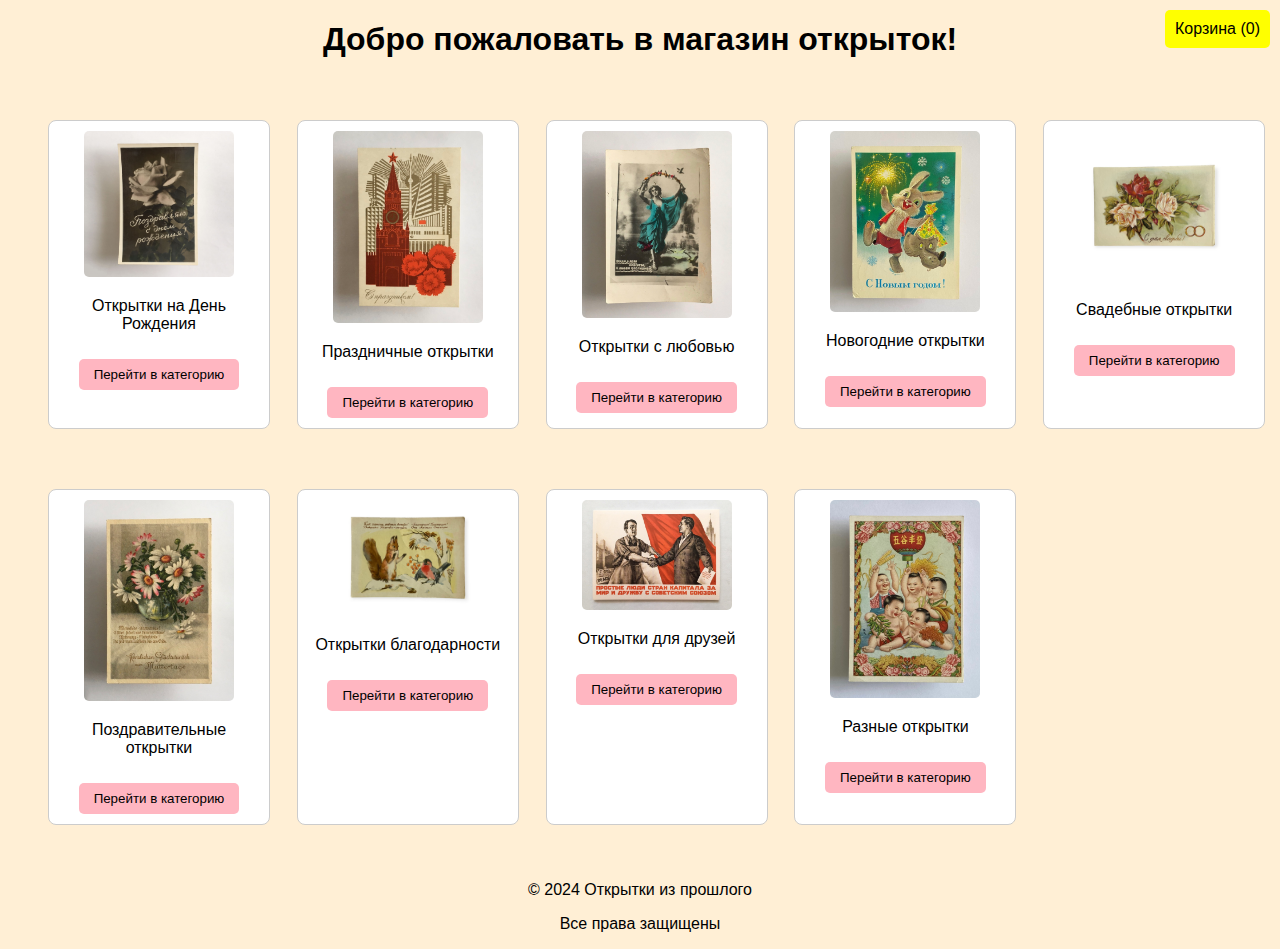
==== index.html @ 34454b64 "Update index.html" ====
<!DOCTYPE html>
<html lang="ru">
<head>
    <meta charset="UTF-8">
    <meta name="viewport" content="width=device-width, initial-scale=1.0">
    <title>Магазин открыток</title>
    <style>
        body {
            font-family: Arial, sans-serif;
            background-color: #ffefd5;
            text-align: center;
        }

        .category {
            display: inline-block;
            margin: 20px;
            padding: 10px;
            border: 1px solid #ccc;
            background: white;
            width: 200px;
            border-radius: 8px;
            transition: transform 0.3s ease;
        }

        .category:hover {
            transform: translateY(-5px);
            box-shadow: 0px 4px 8px rgba(0, 0, 0, 0.1);
        }

        .category img {
            width: 150px;
            height: auto;
            transition: transform 0.3s ease, box-shadow 0.3s ease;
            border-radius: 5px;
        }

        .category img:hover {
            transform: scale(1.1);
            box-shadow: 0px 4px 8px rgba(0, 0, 0, 0.2);
        }

        button {
            margin-top: 10px;
            padding: 8px 15px;
            background-color: #ffb6c1;
            border: none;
            border-radius: 5px;
            cursor: pointer;
            transition: background-color 0.3s ease;
        }

        button:hover {
            background-color: #ff7f9e;
        }

        .cart {
            position: fixed;
            top: 10px;
            right: 10px;
            background: yellow;
            padding: 10px;
            cursor: pointer;
            border-radius: 5px;
        }

        #categories {
            display: grid;
            grid-template-columns: repeat(auto-fill, minmax(200px, 1fr));
            gap: 20px;
            padding: 20px;
        }

        /* Модальное окно */
        .modal {
            display: none;
            position: fixed;
            z-index: 1;
            left: 0;
            top: 0;
            width: 100%;
            height: 100%;
            overflow: auto;
            background-color: rgba(0,0,0,0.4);
            padding-top: 60px;
        }

        .modal-content {
            background-color: #fefefe;
            margin: 5% auto;
            padding: 20px;
            border: 1px solid #888;
            width: 80%;
            max-width: 600px;
            border-radius: 10px;
        }

        .close {
            color: #aaa;
            font-size: 28px;
            font-weight: bold;
            position: absolute;
            top: 0;
            right: 10px;
        }

        .close:hover,
        .close:focus {
            color: black;
            text-decoration: none;
            cursor: pointer;
        }

        @media (max-width: 600px) {
            #categories {
                grid-template-columns: 1fr 1fr;
            }

            .category {
                width: 100%;
            }
        }
    </style>
</head>
<body>
    <h1>Добро пожаловать в магазин открыток!</h1>
    <div class="cart" onclick="window.location.href='cart.html'">
        Корзина (<span id="cart-count">0</span>)
    </div>
    <div id="categories">
        <div class="category" onclick="openModal('birthday')">
            <img src="images/birthday.jpg" alt="День Рождения">
            <p>Открытки на День Рождения</p>
            <button>Перейти в категорию</button>
        </div>
        <div class="category" onclick="openModal('holiday')">
            <img src="images/holiday.jpg" alt="Праздничные">
            <p>Праздничные открытки</p>
            <button>Перейти в категорию</button>
        </div>
        <div class="category" onclick="openModal('love')">
            <img src="images/love.jpg" alt="Любовные">
            <p>Открытки с любовью</p>
            <button>Перейти в категорию</button>
        </div>
        <div class="category" onclick="openModal('newyear')">
            <img src="images/newyear.jpg" alt="Новый год">
            <p>Новогодние открытки</p>
            <button>Перейти в категорию</button>
        </div>
        <div class="category" onclick="openModal('wedding')">
            <img src="images/wedding.JPG" alt="Свадьба">
            <p>Свадебные открытки</p>
            <button>Перейти в категорию</button>
        </div>
        <div class="category" onclick="openModal('congrats')">
            <img src="images/congrats.jpg" alt="Поздравления">
            <p>Поздравительные открытки</p>
            <button>Перейти в категорию</button>
        </div>
        <div class="category" onclick="openModal('thankyou')">
            <img src="images/thankyou.jpg" alt="Благодарность">
            <p>Открытки благодарности</p>
            <button>Перейти в категорию</button>
        </div>
        <div class="category" onclick="openModal('friendship')">
            <img src="images/friendship.jpg" alt="Дружба">
            <p>Открытки для друзей</p>
            <button>Перейти в категорию</button>
        </div>
        <div class="category" onclick="openModal('random')">
            <img src="images/random.jpg" alt="Прочее">
            <p>Разные открытки</p>
            <button>Перейти в категорию</button>
        </div>
    </div>

    <!-- Модальные окна -->
    <div id="birthdayModal" class="modal">
        <div class="modal-content">
            <span class="close" onclick="closeModal('birthday')">&times;</span>
            <h2>Открытки на День Рождения</h2>
            <p>Здесь вы найдете множество открыток для Дня Рождения. Выберите понравившуюся!</p>
            <button onclick="window.location.href='birthday.html'">Перейти в категорию</button>
        </div>
    </div>
    <div id="holidayModal" class="modal">
        <div class="modal-content">
            <span class="close" onclick="closeModal('holiday')">&times;</span>
            <h2>Праздничные открытки</h2>
            <p>Здесь вы найдете множество открыток для Праздников. Выберите понравившуюся!</p>
            <button onclick="window.location.href='holiday.html'">Перейти в категорию</button>
        </div>
    </div>
    <div id="loveModal" class="modal">
        <div class="modal-content">
            <span class="close" onclick="closeModal('love')">&times;</span>
            <h2>Открытки с Любовью</h2>
            <p>Здесь вы найдете множество открыток С Любовью. Выберите понравившуюся!</p>
            <button onclick="window.location.href='love.html'">Перейти в категорию</button>
        </div>
    </div>
        <div id="newyearModal" class="modal">
        <div class="modal-content">
            <span class="close" onclick="closeModal('newyear')">&times;</span>
            <h2>Новогодние открытки</h2>
            <p>Здесь вы найдете множество открыток С Новым годом! Выберите понравившуюся!</p>
            <button onclick="window.location.href='newyear.html'">Перейти в категорию</button>
        </div>
    </div>
    <div id="weddingModal" class="modal">
        <div class="modal-content">
            <span class="close" onclick="closeModal('wedding')">&times;</span>
            <h2>Свадебные открытки</h2>
            <p>Здесь вы найдете множество Свадебных открыток! Выберите понравившуюся!</p>
            <button onclick="window.location.href='wedding.html'">Перейти в категорию</button>
        </div>
    </div>
    <div id="congratsModal" class="modal">
        <div class="modal-content">
            <span class="close" onclick="closeModal('congrats')">&times;</span>
            <h2>Поздравительные открытки</h2>
            <p>Здесь вы найдете множество Поздравительных открыток! Выберите понравившуюся!</p>
            <button onclick="window.location.href='congrats.html'">Перейти в категорию</button>
        </div>
    </div>
    <div id="thankyouModal" class="modal">
        <div class="modal-content">
            <span class="close" onclick="closeModal('thankyou')">&times;</span>
            <h2>Открытки благодарности</h2>
            <p>Здесь вы найдете множество открыток Благодарности! Выберите понравившуюся!</p>
            <button onclick="window.location.href='thankyou.html'">Перейти в категорию</button>
        </div>
    </div>
    <div id="congratsModal" class="modal">
        <div class="modal-content">
            <span class="close" onclick="closeModal('congrats')">&times;</span>
            <h2>Поздравительные открытки</h2>
            <p>Здесь вы найдете множество Поздравительных открыток! Выберите понравившуюся!</p>
            <button onclick="window.location.href='congrats.html'">Перейти в категорию</button>
        </div>
    </div>
    <div id="friendshipModal" class="modal">
        <div class="modal-content">
            <span class="close" onclick="closeModal('friendship')">&times;</span>
            <h2>Открытки для друзей</h2>
            <p>Здесь вы найдете множество открыток Дружбы! Выберите понравившуюся!</p>
            <button onclick="window.location.href='friendship.html'">Перейти в категорию</button>
        </div>
    </div>
    <div id="randomModal" class="modal">
        <div class="modal-content">
            <span class="close" onclick="closeModal('random')">&times;</span>
            <h2>Разные</h2>
            <p>Здесь вы найдете множество Разных открыток! Выберите понравившуюся!</p>
            <button onclick="window.location.href='random.html'">Перейти в категорию</button>
        </div>
    </div>
<footer>
    <div class="footer-content">
      <p>© 2024 Открытки из прошлого</p>
      <p>Все права защищены</p>
    </div>
  </footer>
    <script>
        let cartCount = 0;

        function addToCart() {
            cartCount++;
            document.getElementById('cart-count').innerText = cartCount;
        }

        function openModal(category) {
            document.getElementById(category + "Modal").style.display = "block";
        }

        function closeModal(category) {
            document.getElementById(category + "Modal").style.display = "none";
        }
        // Функция обновления количества товаров в корзине
function updateCartCount() {
    let cart = JSON.parse(localStorage.getItem("cart")) || [];
    document.getElementById("cart-count").innerText = cart.length;
}

// Вызываем при загрузке страницы
document.addEventListener("DOMContentLoaded", updateCartCount);

    </script>
</body>
</html>
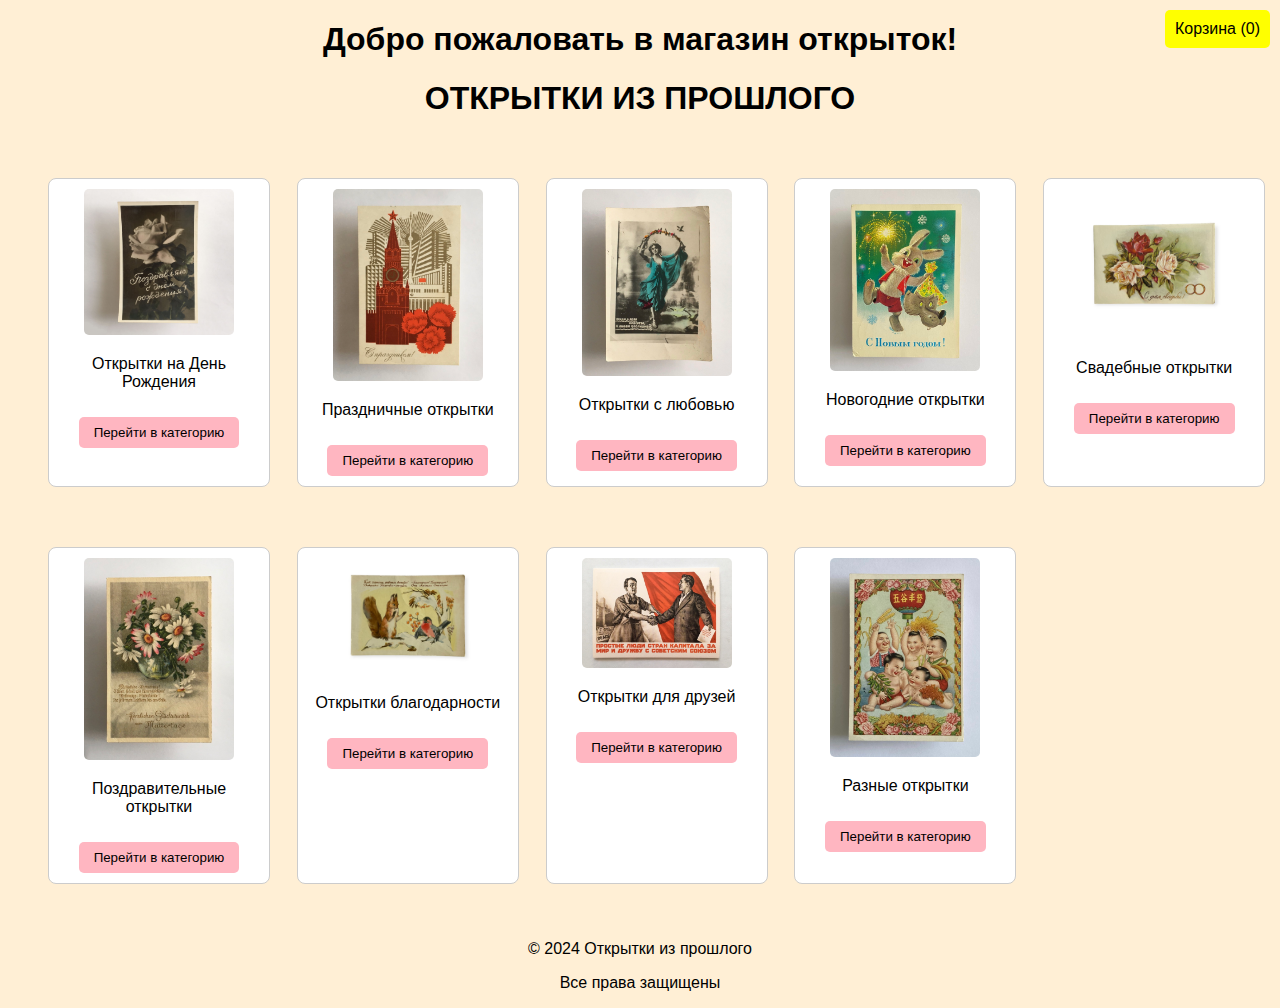
==== commit aacbca31: "Update index.html" ====
--- a/index.html
+++ b/index.html
@@ -123,6 +123,7 @@
 </head>
 <body>
     <h1>Добро пожаловать в магазин открыток!</h1>
+    <h1>ОТКРЫТКИ ИЗ ПРОШЛОГО</h1>
     <div class="cart" onclick="window.location.href='cart.html'">
         Корзина (<span id="cart-count">0</span>)
     </div>
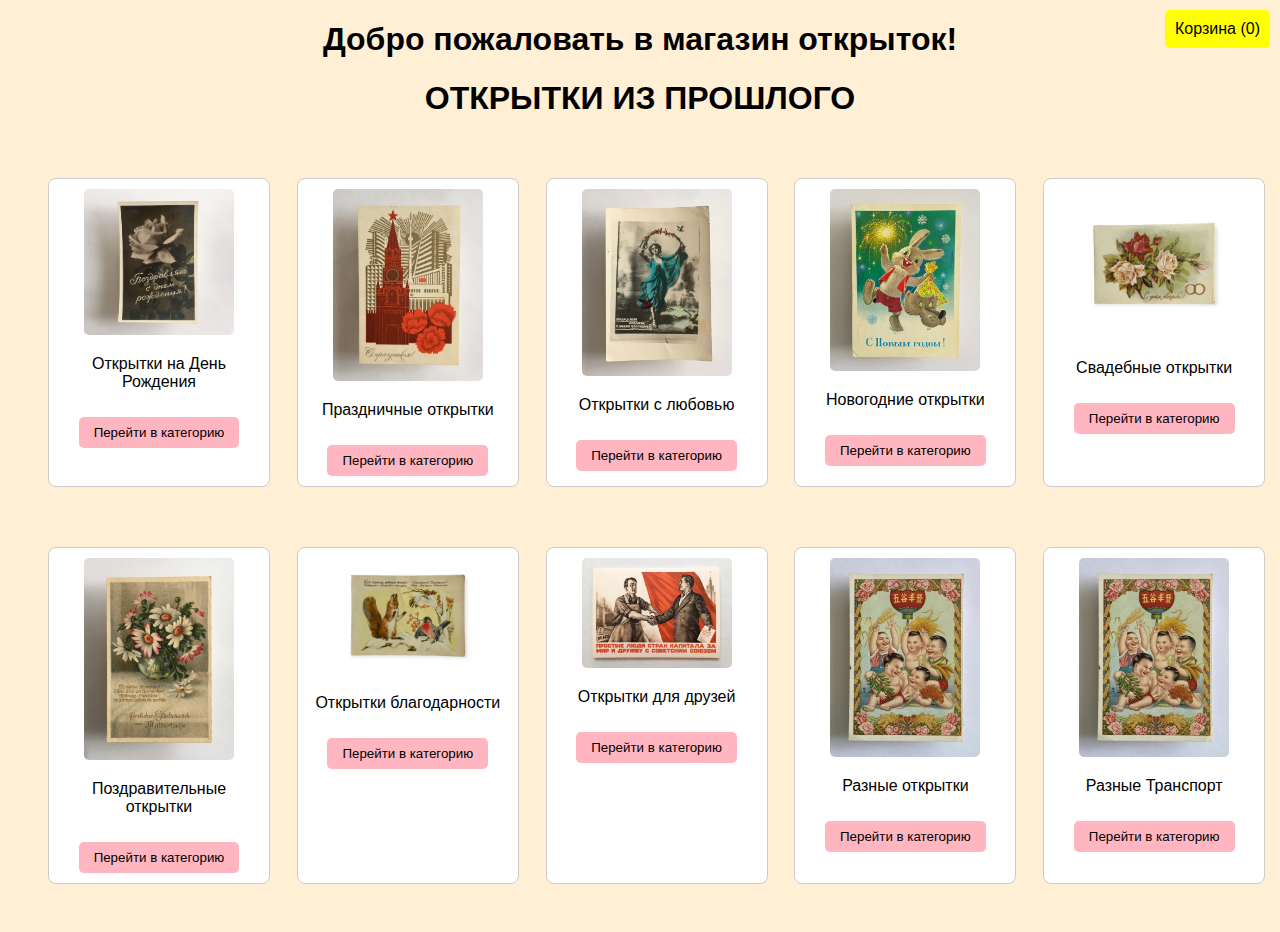
==== commit 91af2569: "Update index.html" ====
--- a/index.html
+++ b/index.html
@@ -119,6 +119,18 @@
                 width: 100%;
             }
         }
+       <style>
+    .cart-container {
+        background-image: url('images/background.jpg'); /* Укажи правильный путь */
+        background-size: cover;
+        background-position: center;
+        background-repeat: no-repeat;
+        padding: 20px;
+        border-radius: 10px;
+    }
+</style>
+
+
     </style>
 </head>
 <body>
@@ -173,6 +185,11 @@
             <p>Разные открытки</p>
             <button>Перейти в категорию</button>
         </div>
+        <div class="category" onclick="openModal('random')">
+            <img src="images/random.jpg" alt="Транспорт">
+            <p>Разные Транспорт</p>
+            <button>Перейти в категорию</button>
+        </div>
     </div>
 
     <!-- Модальные окна -->
@@ -252,6 +269,13 @@
         <div class="modal-content">
             <span class="close" onclick="closeModal('random')">&times;</span>
             <h2>Разные</h2>
+            <p>Здесь вы найдете множество Разных открыток! Выберите понравившуюся!</p>
+            <button onclick="window.location.href='random.html'">Перейти в категорию</button>
+        </div>
+        <div id="randomModal" class="modal">
+        <div class="modal-content">
+            <span class="close" onclick="closeModal('random')">&times;</span>
+            <h2>Транспорт</h2>
             <p>Здесь вы найдете множество Разных открыток! Выберите понравившуюся!</p>
             <button onclick="window.location.href='random.html'">Перейти в категорию</button>
         </div>
@@ -287,6 +311,8 @@
 document.addEventListener("DOMContentLoaded", updateCartCount);
 
     </script>
+    <script src="cart.js"></script>
+
 </body>
 </html>
 
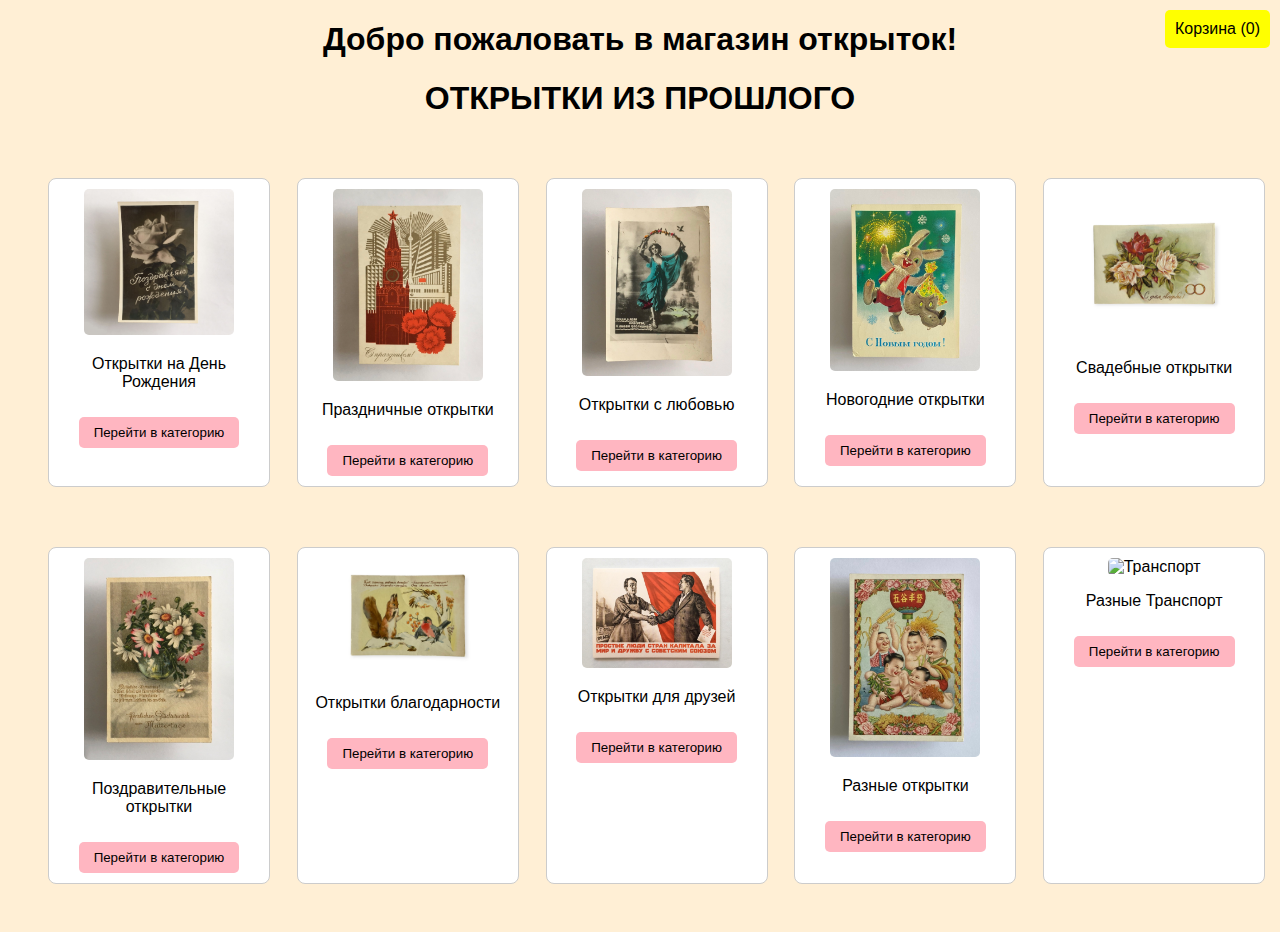
==== commit 966cd76f: "Update index.html" ====
--- a/index.html
+++ b/index.html
@@ -185,8 +185,8 @@
             <p>Разные открытки</p>
             <button>Перейти в категорию</button>
         </div>
-        <div class="category" onclick="openModal('random')">
-            <img src="images/random.jpg" alt="Транспорт">
+        <div class="category" onclick="openModal('transport')">
+            <img src="images/transport.jpg" alt="Транспорт">
             <p>Разные Транспорт</p>
             <button>Перейти в категорию</button>
         </div>
@@ -274,10 +274,10 @@
         </div>
         <div id="randomModal" class="modal">
         <div class="modal-content">
-            <span class="close" onclick="closeModal('random')">&times;</span>
+            <span class="close" onclick="closeModal('transport')">&times;</span>
             <h2>Транспорт</h2>
             <p>Здесь вы найдете множество Разных открыток! Выберите понравившуюся!</p>
-            <button onclick="window.location.href='random.html'">Перейти в категорию</button>
+            <button onclick="window.location.href='transport.html'">Перейти в категорию</button>
         </div>
     </div>
 <footer>
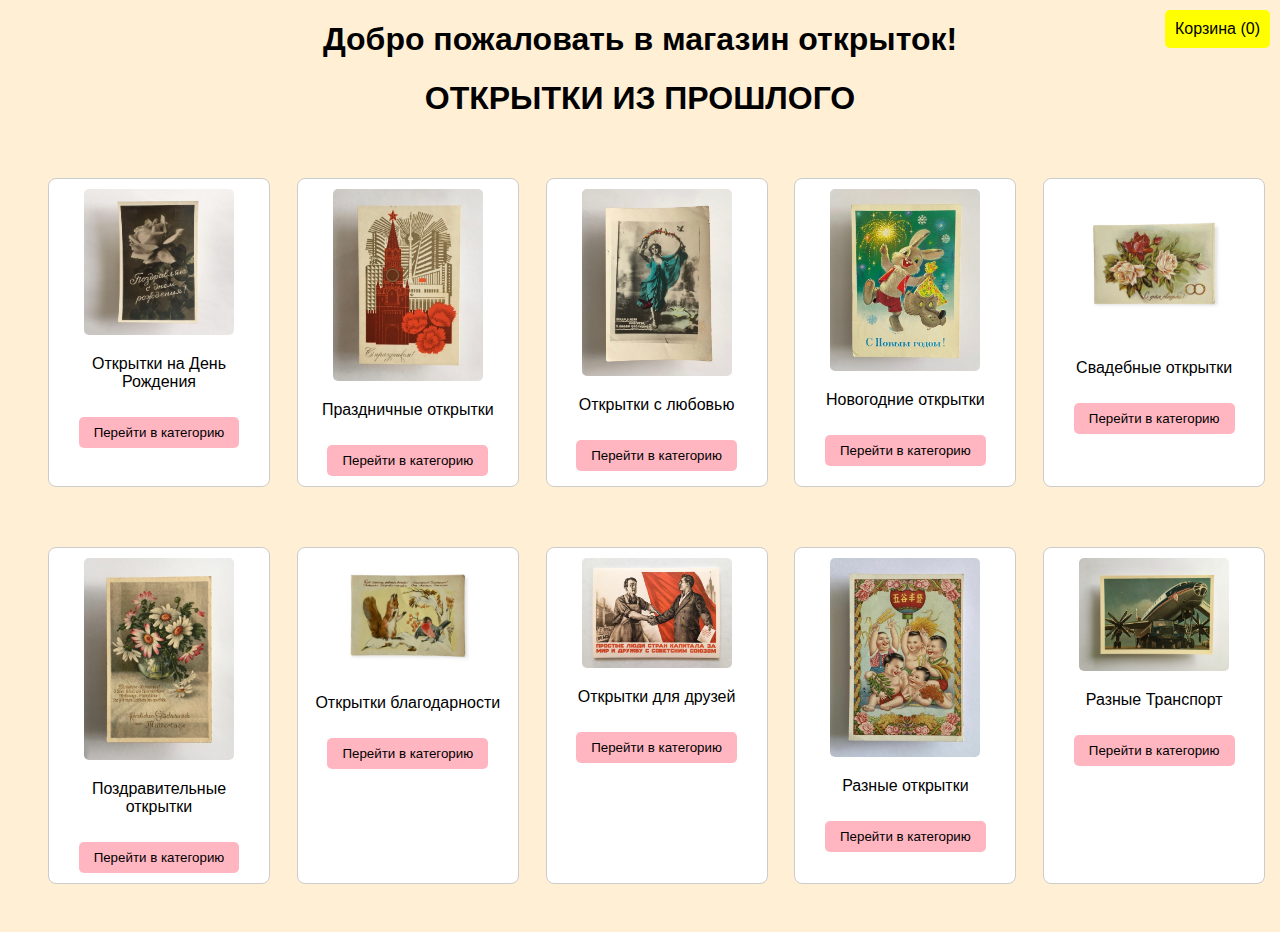
==== commit 66f9b384: "Update index.html" ====
--- a/index.html
+++ b/index.html
@@ -186,7 +186,7 @@
             <button>Перейти в категорию</button>
         </div>
         <div class="category" onclick="openModal('transport')">
-            <img src="images/transport.jpg" alt="Транспорт">
+            <img src="images/transport.JPG" alt="Транспорт">
             <p>Разные Транспорт</p>
             <button>Перейти в категорию</button>
         </div>
@@ -274,10 +274,10 @@
         </div>
         <div id="randomModal" class="modal">
         <div class="modal-content">
-            <span class="close" onclick="closeModal('transport')">&times;</span>
-            <h2>Транспорт</h2>
+            <span class="close" onclick="closeModal('random')">&times;</span>
+            <h2>Разные</h2>
             <p>Здесь вы найдете множество Разных открыток! Выберите понравившуюся!</p>
-            <button onclick="window.location.href='transport.html'">Перейти в категорию</button>
+            <button onclick="window.location.href='random.html'">Перейти в категорию</button>
         </div>
     </div>
 <footer>
